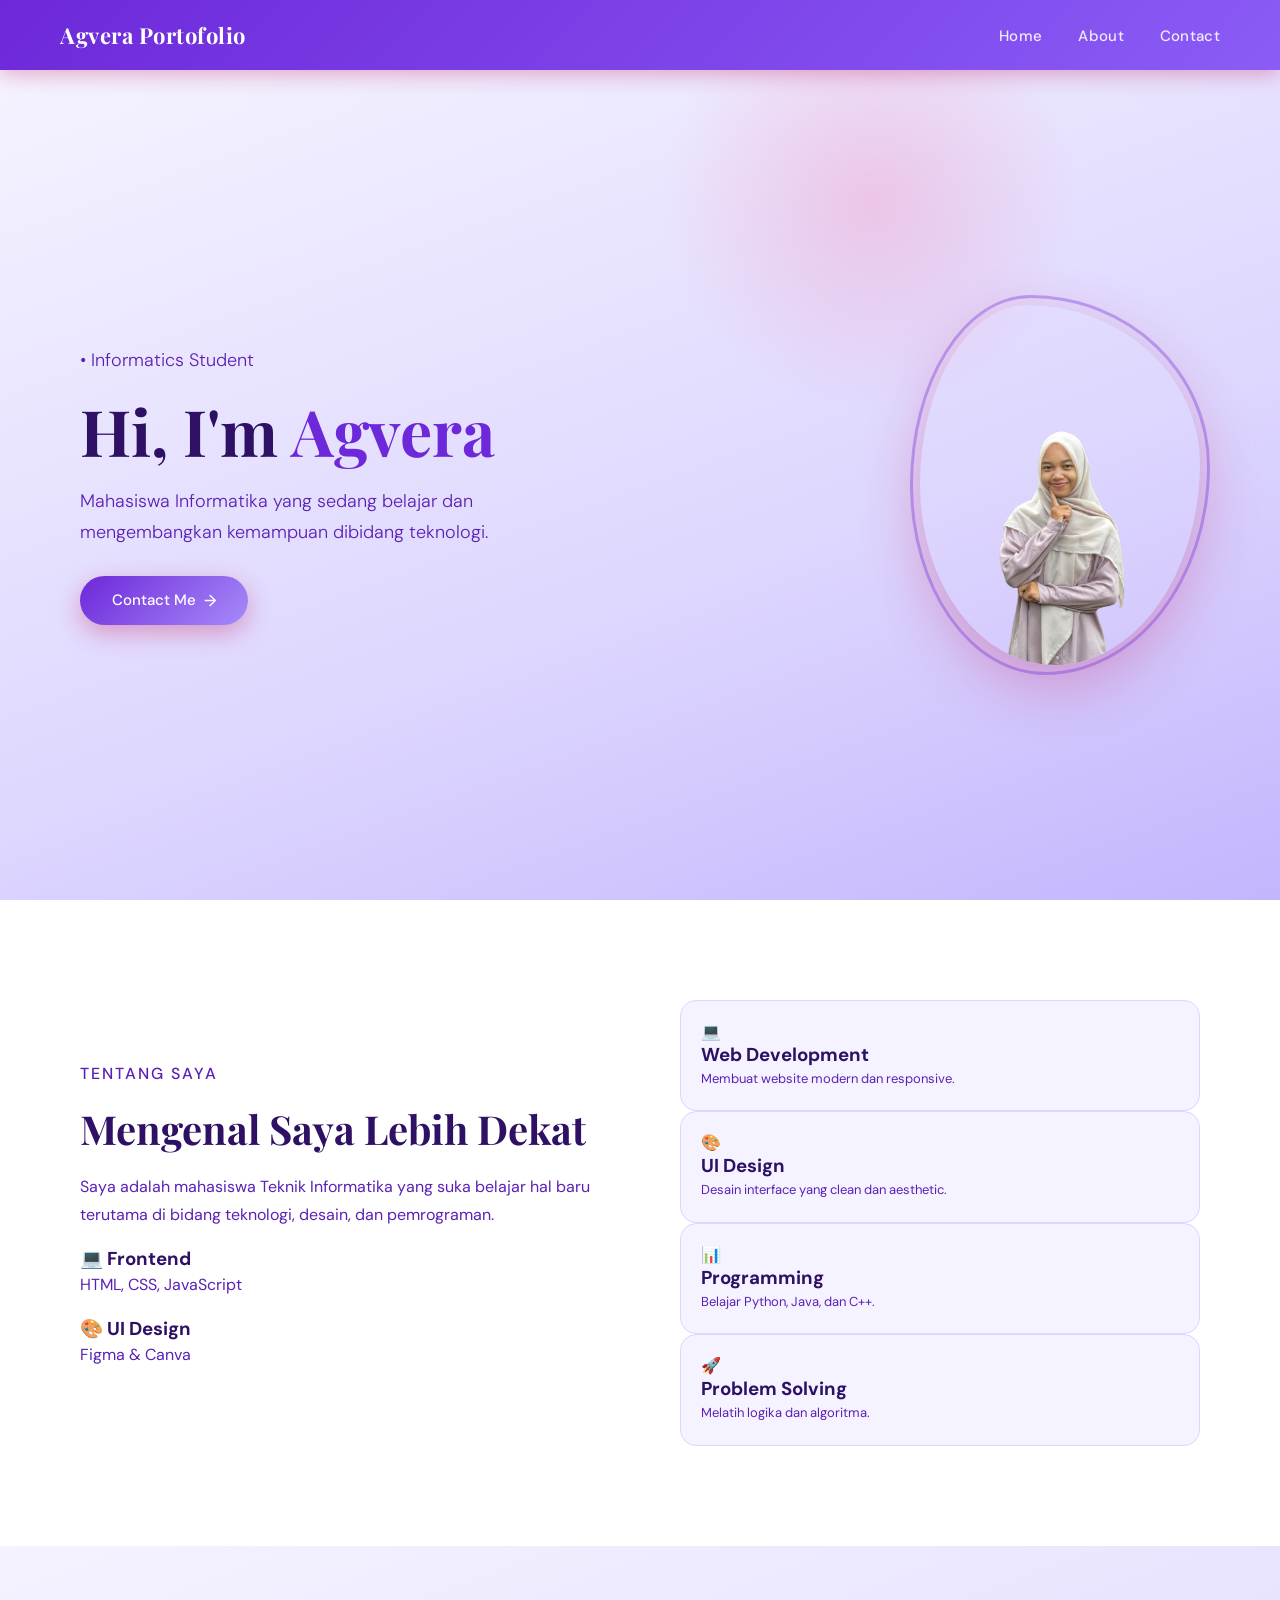
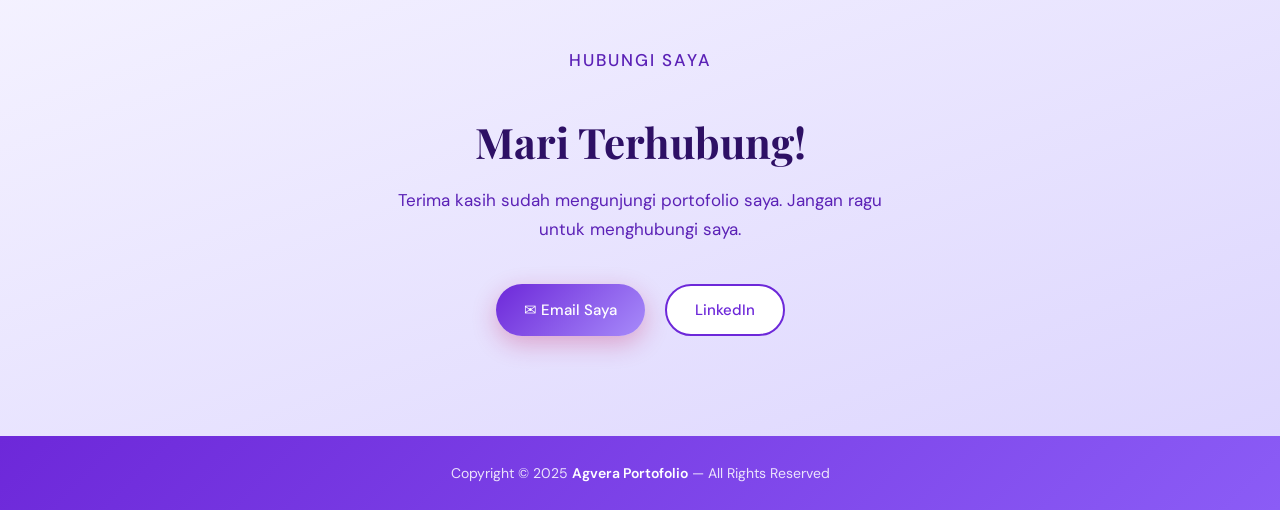
==== index.html @ 328630cb "Rename portofolio.html to index.html" ====
<!DOCTYPE html>
<html lang="en">
<head>
    <meta charset="UTF-8">
    <meta name="viewport" content="width=device-width, initial-scale=1.0">
    <title>Agvera Portofolio</title>
    <link rel="preconnect" href="https://fonts.googleapis.com">
    <link href="https://fonts.googleapis.com/css2?family=Playfair+Display:wght@400;700&family=DM+Sans:wght@300;400;500&display=swap" rel="stylesheet">
    <style>
        *, *::before, *::after {
            margin: 0;
            padding: 0;
            box-sizing: border-box;
        }

        :root {
            --pink-dark: #6d28d9;
            --pink-mid: #8b5cf6;
            --pink-soft: #ddd6fe;
            --pink-light: #f5f3ff;
            --pink-hero: #c4b5fd;
            --white: #fff;
            --text-dark: #2e1065;
            --text-mid: #5b21b6;
            --accent: #a78bfa;
        }

        body {
            font-family: 'DM Sans', sans-serif;
            background-color: var(--white);
            color: var(--text-dark);
            overflow-x: hidden;
        }

        /* ── NAV ── */
        nav {
            display: flex;
            align-items: center;
            justify-content: space-between;
            padding: 0 60px;
            height: 70px;
            background: linear-gradient(135deg, var(--pink-dark) 0%, var(--pink-mid) 100%);
            position: sticky;
            top: 0;
            z-index: 100;
            box-shadow: 0 4px 20px rgba(194, 24, 91, 0.35);
        }

        .navkiri {
            font-family: 'Playfair Display', serif;
            font-size: 22px;
            font-weight: 700;
            color: var(--white);
            letter-spacing: 0.5px;
        }

        .navkanan {
            display: flex;
            gap: 36px;
            list-style: none;
        }

        .navkanan li a {
            color: rgba(255,255,255,0.88);
            text-decoration: none;
            font-size: 15px;
            font-weight: 500;
            letter-spacing: 0.3px;
            position: relative;
            padding-bottom: 4px;
            transition: color 0.2s;
        }

        .navkanan li a::after {
            content: '';
            position: absolute;
            bottom: 0;
            left: 0;
            width: 0;
            height: 2px;
            background: var(--white);
            border-radius: 2px;
            transition: width 0.3s ease;
        }

        .navkanan li a:hover {
            color: var(--white);
        }

        .navkanan li a:hover::after {
            width: 100%;
        }

        /* ── HERO ── */
        .home {
            display: grid;
            grid-template-columns: 1fr auto;
            align-items: center;
            min-height: calc(100vh - 70px);
            background: linear-gradient(160deg, var(--pink-light) 0%, var(--pink-soft) 60%, var(--pink-hero) 100%);
            padding: 60px 80px;
            gap: 60px;
            position: relative;
            overflow: hidden;
        }

        /* decorative blob */
        .home::before {
            content: '';
            position: absolute;
            top: -80px;
            right: 200px;
            width: 420px;
            height: 420px;
            background: radial-gradient(circle, rgba(255,64,129,0.18) 0%, transparent 70%);
            border-radius: 50%;
            pointer-events: none;
        }

        .homekiri {
            display: flex;
            flex-direction: column;
            gap: 20px;
            animation: fadeUp 0.8s ease both;
        }

        .homekiri .badge {
            display: inline-block;
            background: rgba(194, 24, 91, 0.12);
            color: var(--pink-dark);
            font-size: 13px;
            font-weight: 500;
            letter-spacing: 1.2px;
            text-transform: uppercase;
            padding: 6px 16px;
            border-radius: 50px;
            border: 1px solid rgba(194,24,91,0.25);
            width: fit-content;
        }

        .homekiri h1 {
            font-family: 'Playfair Display', serif;
            font-size: clamp(42px, 5vw, 68px);
            font-weight: 700;
            color: var(--text-dark);
            line-height: 1.1;
        }

        .homekiri h1 span {
            color: var(--pink-dark);
        }

        .homekiri p {
            font-size: 18px;
            font-weight: 300;
            color: var(--text-mid);
            line-height: 1.7;
            max-width: 420px;
        }

        .btn {
            display: inline-flex;
            align-items: center;
            gap: 8px;
            background: linear-gradient(135deg, var(--pink-dark), var(--accent));
            color: var(--white);
            text-decoration: none;
            font-size: 15px;
            font-weight: 500;
            padding: 14px 32px;
            border-radius: 50px;
            width: fit-content;
            box-shadow: 0 8px 24px rgba(194,24,91,0.35);
            transition: transform 0.2s, box-shadow 0.2s;
            margin-top: 8px;
        }

        .btn:hover {
            transform: translateY(-3px);
            box-shadow: 0 14px 32px rgba(194,24,91,0.45);
        }

        .btn::after {
            content: '→';
            font-size: 16px;
        }

        /* ── PHOTO ── */
        .homekanan {
            animation: fadeUp 0.9s 0.15s ease both;
        }

        .photo-wrapper {
            position: relative;
            width: 280px;
        }

        .photo-wrapper::before {
            content: '';
            position: absolute;
            inset: -10px;
            border: 3px solid var(--pink-dark);
            border-radius: 40% 60% 55% 45% / 50% 45% 55% 50%;
            opacity: 0.35;
            animation: morphBorder 6s ease-in-out infinite alternate;
        }

        @keyframes morphBorder {
            to { border-radius: 55% 45% 45% 55% / 45% 55% 45% 55%; }
        }

        .photo-wrapper img {
            width: 280px;
            height: 360px;
            object-fit: cover;
            border-radius: 38% 62% 52% 48% / 50% 44% 56% 50%;
            display: block;
            box-shadow: 0 20px 60px rgba(194,24,91,0.3);
            transition: border-radius 0.6s ease;
        }

        .photo-wrapper img:hover {
            border-radius: 50%;
        }

        /* ── ABOUT SECTION ── */
        .about {
            padding: 100px 80px;
            background: var(--white);
            display: grid;
            grid-template-columns: 1fr 1fr;
            gap: 80px;
            align-items: center;
        }

        .section-label {
            font-size: 12px;
            font-weight: 500;
            letter-spacing: 2px;
            text-transform: uppercase;
            color: var(--pink-dark);
            margin-bottom: 12px;
        }

        .about h2 {
            font-family: 'Playfair Display', serif;
            font-size: 40px;
            color: var(--text-dark);
            line-height: 1.2;
            margin-bottom: 20px;
        }

        .about p {
            color: var(--text-mid);
            font-size: 16px;
            line-height: 1.8;
            margin-bottom: 16px;
        }

        .skills-grid {
            display: grid;
            grid-template-columns: 1fr 1fr;
            gap: 16px;
        }

        .skill-card {
            background: var(--pink-light);
            border: 1px solid var(--pink-soft);
            border-radius: 16px;
            padding: 20px;
            transition: transform 0.2s, box-shadow 0.2s;
        }

        .skill-card:hover {
            transform: translateY(-4px);
            box-shadow: 0 12px 30px rgba(194,24,91,0.12);
        }

        .skill-card .icon {
            font-size: 26px;
            margin-bottom: 10px;
        }

        .skill-card h4 {
            font-size: 15px;
            font-weight: 600;
            color: var(--text-dark);
            margin-bottom: 4px;
        }

        .skill-card p {
            font-size: 13px;
            color: var(--text-mid);
            margin: 0;
        }

        /* ── CONTACT SECTION ── */
        .contact {
            padding: 100px 80px;
            background: linear-gradient(160deg, var(--pink-light) 0%, var(--pink-soft) 100%);
            text-align: center;
        }

        .contact h2 {
            font-family: 'Playfair Display', serif;
            font-size: 42px;
            color: var(--text-dark);
            margin-bottom: 16px;
        }

        .contact p {
            color: var(--text-mid);
            font-size: 17px;
            margin-bottom: 40px;
            max-width: 500px;
            margin-left: auto;
            margin-right: auto;
            line-height: 1.7;
        }

        .contact-links {
            display: flex;
            gap: 20px;
            justify-content: center;
            flex-wrap: wrap;
        }

        .contact-link {
            display: inline-flex;
            align-items: center;
            gap: 8px;
            padding: 14px 28px;
            border-radius: 50px;
            font-size: 15px;
            font-weight: 500;
            text-decoration: none;
            transition: transform 0.2s, box-shadow 0.2s;
        }

        .contact-link.primary {
            background: linear-gradient(135deg, var(--pink-dark), var(--accent));
            color: var(--white);
            box-shadow: 0 8px 24px rgba(194,24,91,0.3);
        }

        .contact-link.secondary {
            background: var(--white);
            color: var(--pink-dark);
            border: 2px solid var(--pink-dark);
        }

        .contact-link:hover {
            transform: translateY(-3px);
            box-shadow: 0 14px 32px rgba(194,24,91,0.25);
        }

        /* ── FOOTER ── */
        footer {
            background: linear-gradient(135deg, var(--pink-dark), var(--pink-mid));
            color: rgba(255,255,255,0.85);
            text-align: center;
            padding: 28px 40px;
            font-size: 14px;
        }

        footer span {
            color: var(--white);
            font-weight: 600;
        }

        /* ── ANIMATIONS ── */
        @keyframes fadeUp {
            from { opacity: 0; transform: translateY(30px); }
            to   { opacity: 1; transform: translateY(0); }
        }

        /* ── RESPONSIVE ── */
        @media (max-width: 768px) {
            nav { padding: 0 24px; }

            .home {
                grid-template-columns: 1fr;
                padding: 50px 28px;
                text-align: center;
            }

            .homekiri { align-items: center; }
            .homekiri p { max-width: 100%; }

            .photo-wrapper { margin: 0 auto; }

            .about {
                grid-template-columns: 1fr;
                padding: 60px 28px;
                gap: 40px;
            }

            .contact { padding: 60px 28px; }
        }
    </style>
</head>
<body>

    <!-- NAV -->
    <nav>
        <div class="navkiri">Agvera Portofolio</div>
        <ul class="navkanan">
            <li><a href="#home">Home</a></li>
            <li><a href="#about">About</a></li>
            <li><a href="#contact">Contact</a></li>
        </ul>
    </nav>

    <!-- HERO -->
    <section class="home" id="home">
        <div class="homekiri">
            <p class="mini-text">• Informatics Student</p>
            <h1>Hi, I'm <span>Agvera</span></h1>
            <p>Mahasiswa Informatika yang sedang belajar dan mengembangkan kemampuan dibidang teknologi.</p>
            <a href="#contact" class="btn">Contact Me</a>
        </div>
        <div class="homekanan">
            <div class="photo-wrapper">
                <img src="fotoagvera.png" class="Foto Saya">
            </div>
        </div>
    </section>

    <!-- ABOUT -->
    <section class="about" id="about">

    <div class="about-left">
        <p class="section-label">Tentang Saya</p>

        <h2>Mengenal Saya Lebih Dekat</h2>

        <p class="about-desc">
            Saya adalah mahasiswa Teknik Informatika yang suka belajar
            hal baru terutama di bidang teknologi, desain, dan pemrograman.
        </p>

        <div class="mini-info">
            <div class="info-box">
                <h3>💻 Frontend</h3>
                <p>HTML, CSS, JavaScript</p>
            </div>

            <div class="info-box">
                <h3>🎨 UI Design</h3>
                <p>Figma & Canva</p>
            </div>
        </div>
    </div>

    <div class="about-right">

        <div class="skill-card">
            <span>💻</span>
            <h3>Web Development</h3>
            <p>Membuat website modern dan responsive.</p>
        </div>

        <div class="skill-card">
            <span>🎨</span>
            <h3>UI Design</h3>
            <p>Desain interface yang clean dan aesthetic.</p>
        </div>

        <div class="skill-card">
            <span>📊</span>
            <h3>Programming</h3>
            <p>Belajar Python, Java, dan C++.</p>
        </div>

        <div class="skill-card">
            <span>🚀</span>
            <h3>Problem Solving</h3>
            <p>Melatih logika dan algoritma.</p>
        </div>

    </div>

</section>

    <!-- CONTACT -->
    <section class="contact" id="contact">
        <p class="section-label">Hubungi Saya</p>
        <h2>Mari Terhubung!</h2>
        <p>Terima kasih sudah mengunjungi portofolio saya. Jangan ragu untuk menghubungi saya.</p>
        <div class="contact-links">
            <a href="mailto:naila@email.com" class="contact-link primary">✉ Email Saya</a>
            <a href="#" class="contact-link secondary">LinkedIn</a>
        </div>
    </section>

    <!-- FOOTER -->
    <footer>
        <p>Copyright &copy; 2025 <span>Agvera Portofolio</span> — All Rights Reserved</p>
    </footer>

</body>
</html>
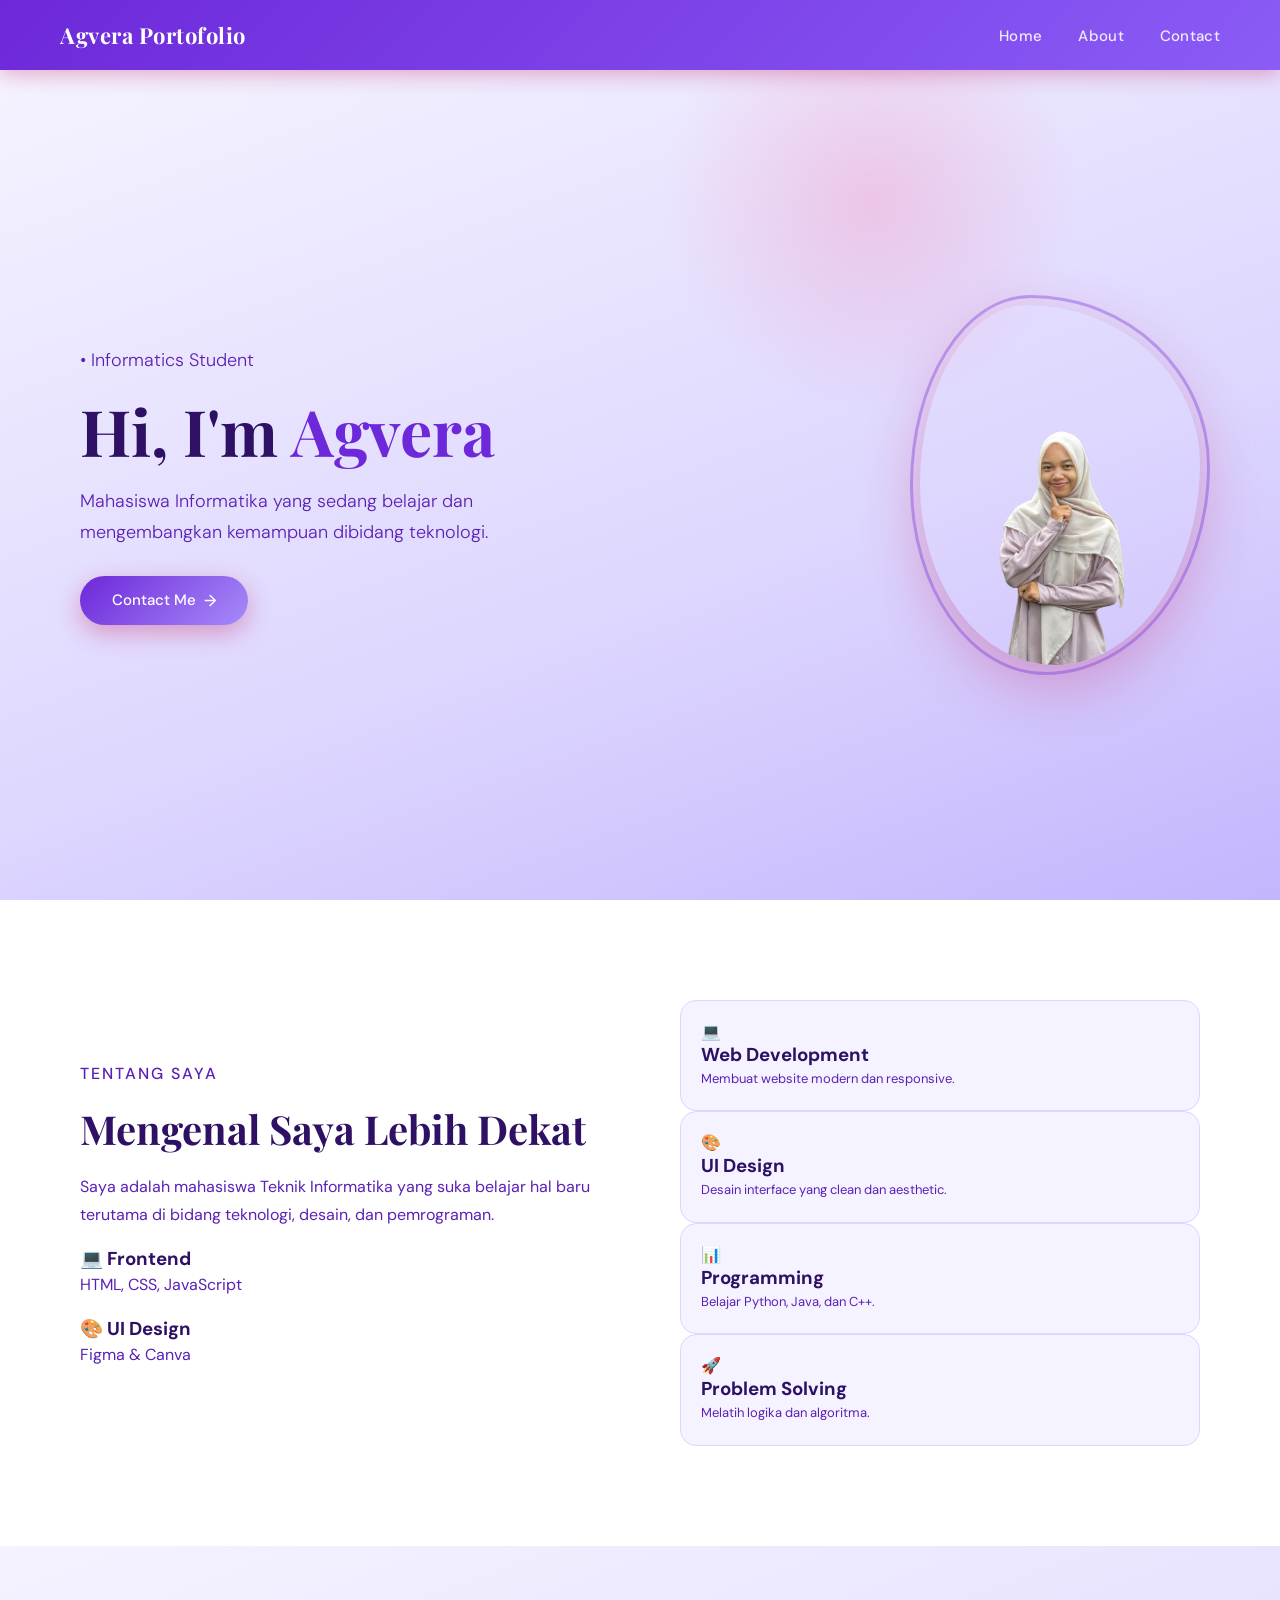
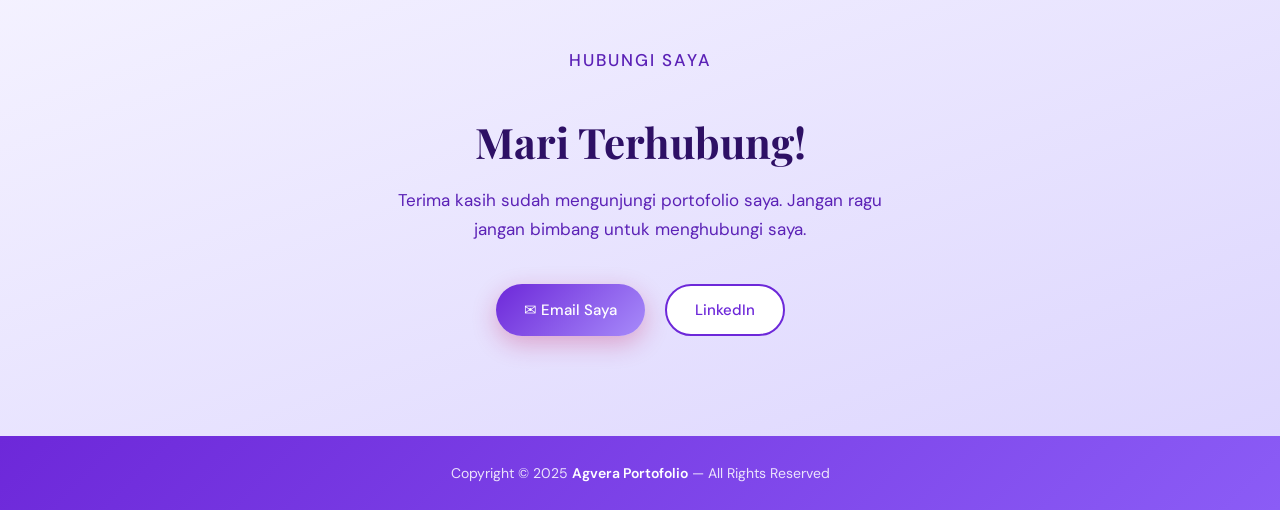
==== commit e878b5bb: "Update index.html" ====
--- a/index.html
+++ b/index.html
@@ -487,7 +487,7 @@
     <section class="contact" id="contact">
         <p class="section-label">Hubungi Saya</p>
         <h2>Mari Terhubung!</h2>
-        <p>Terima kasih sudah mengunjungi portofolio saya. Jangan ragu untuk menghubungi saya.</p>
+        <p>Terima kasih sudah mengunjungi portofolio saya. Jangan ragu jangan bimbang untuk menghubungi saya.</p>
         <div class="contact-links">
             <a href="mailto:naila@email.com" class="contact-link primary">✉ Email Saya</a>
             <a href="#" class="contact-link secondary">LinkedIn</a>
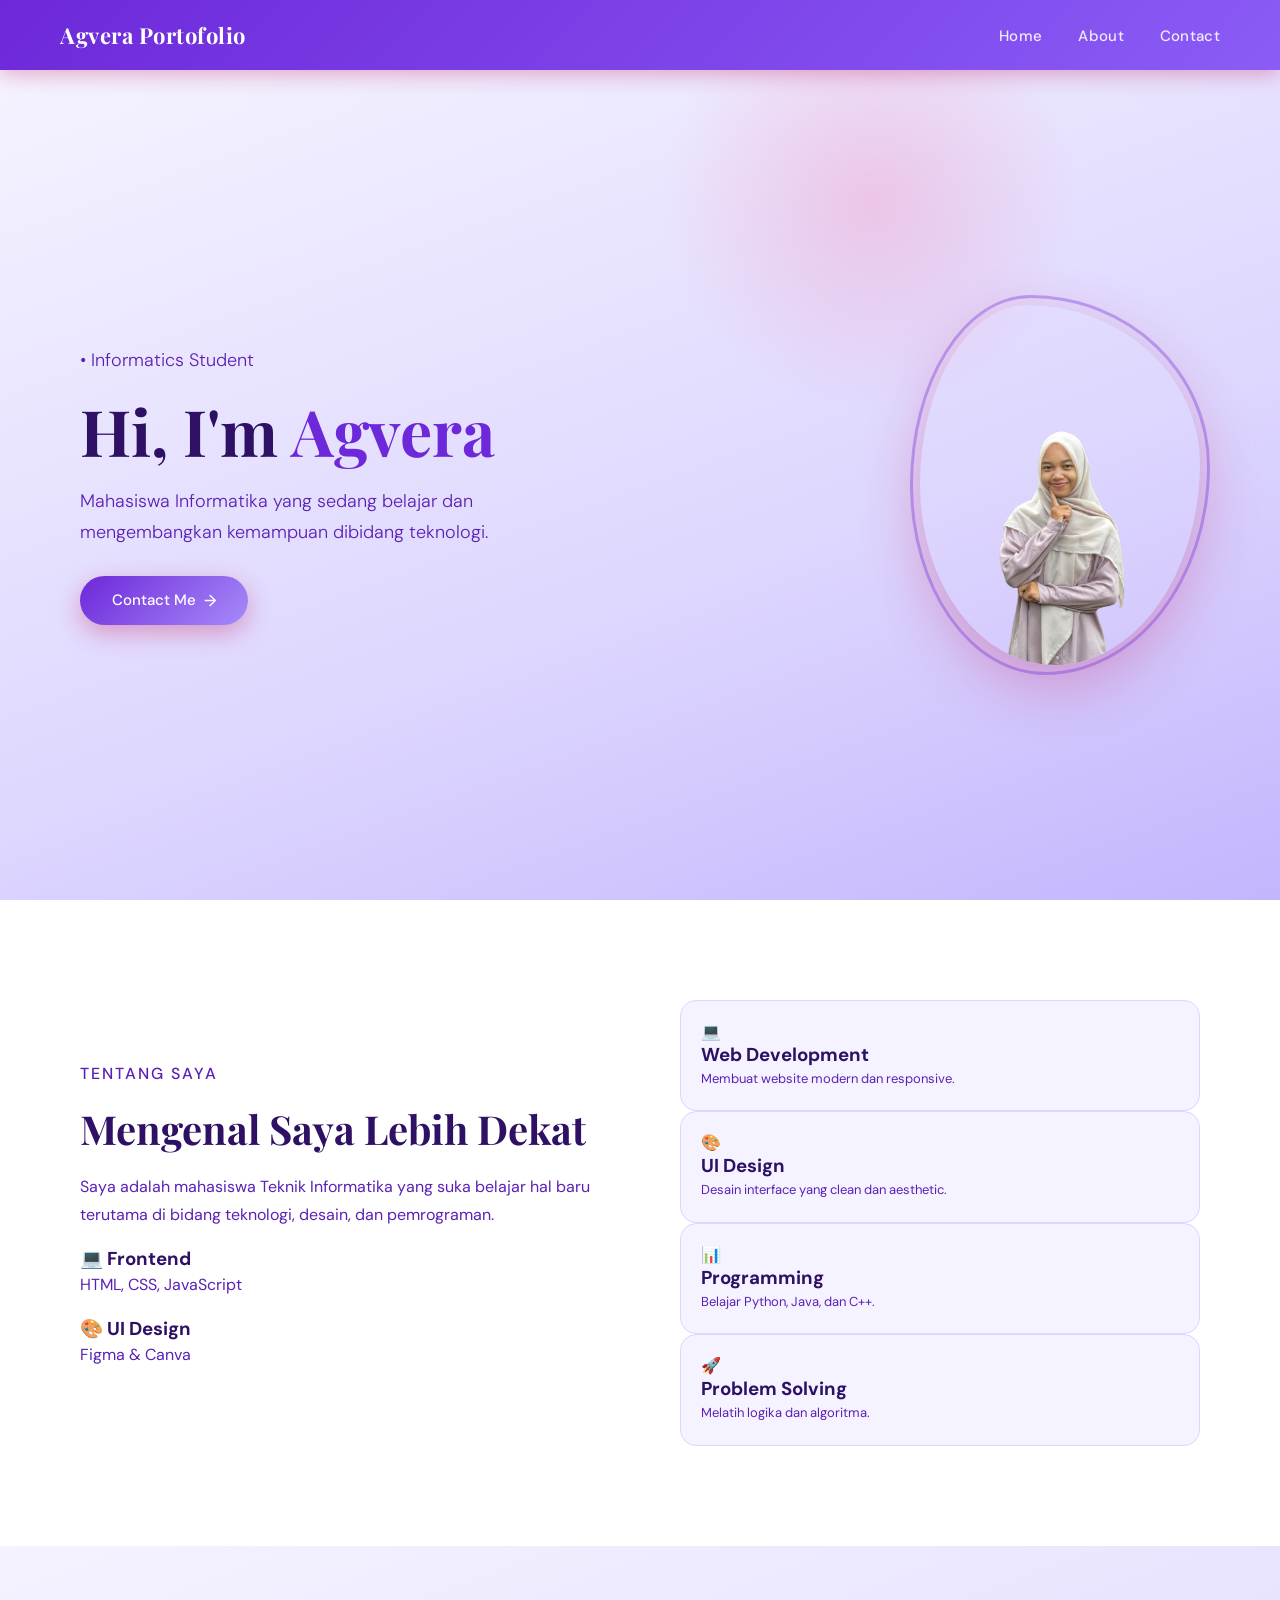
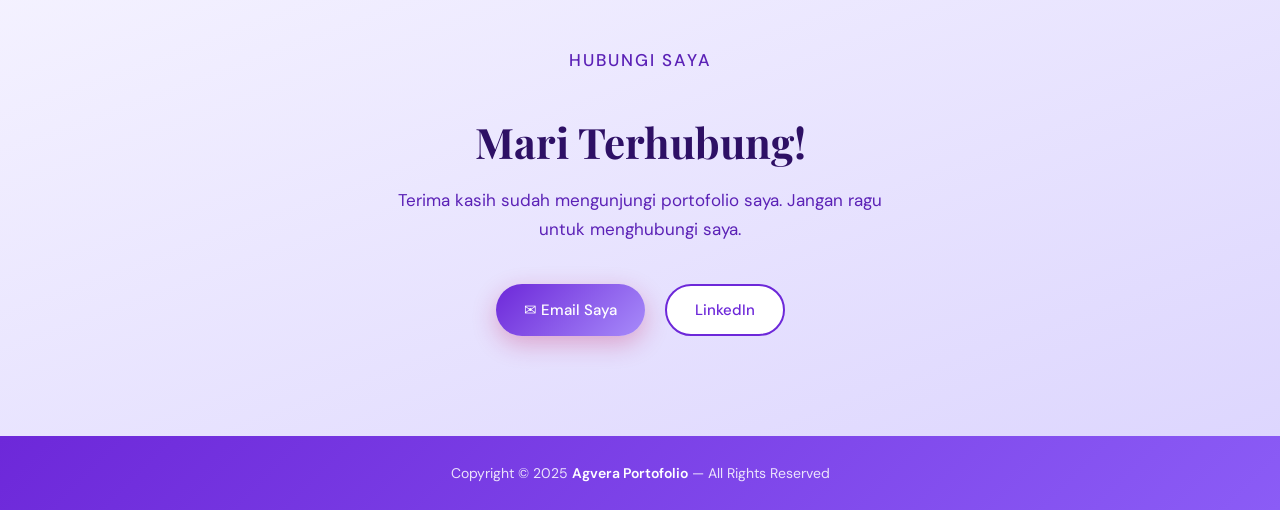
==== commit 707a6829: "Update index.html" ====
--- a/index.html
+++ b/index.html
@@ -487,9 +487,9 @@
     <section class="contact" id="contact">
         <p class="section-label">Hubungi Saya</p>
         <h2>Mari Terhubung!</h2>
-        <p>Terima kasih sudah mengunjungi portofolio saya. Jangan ragu jangan bimbang untuk menghubungi saya.</p>
+        <p>Terima kasih sudah mengunjungi portofolio saya. Jangan ragu untuk menghubungi saya.</p>
         <div class="contact-links">
-            <a href="mailto:naila@email.com" class="contact-link primary">✉ Email Saya</a>
+            <a href="mailto:agvera@email.com" class="contact-link primary">✉ Email Saya</a>
             <a href="#" class="contact-link secondary">LinkedIn</a>
         </div>
     </section>
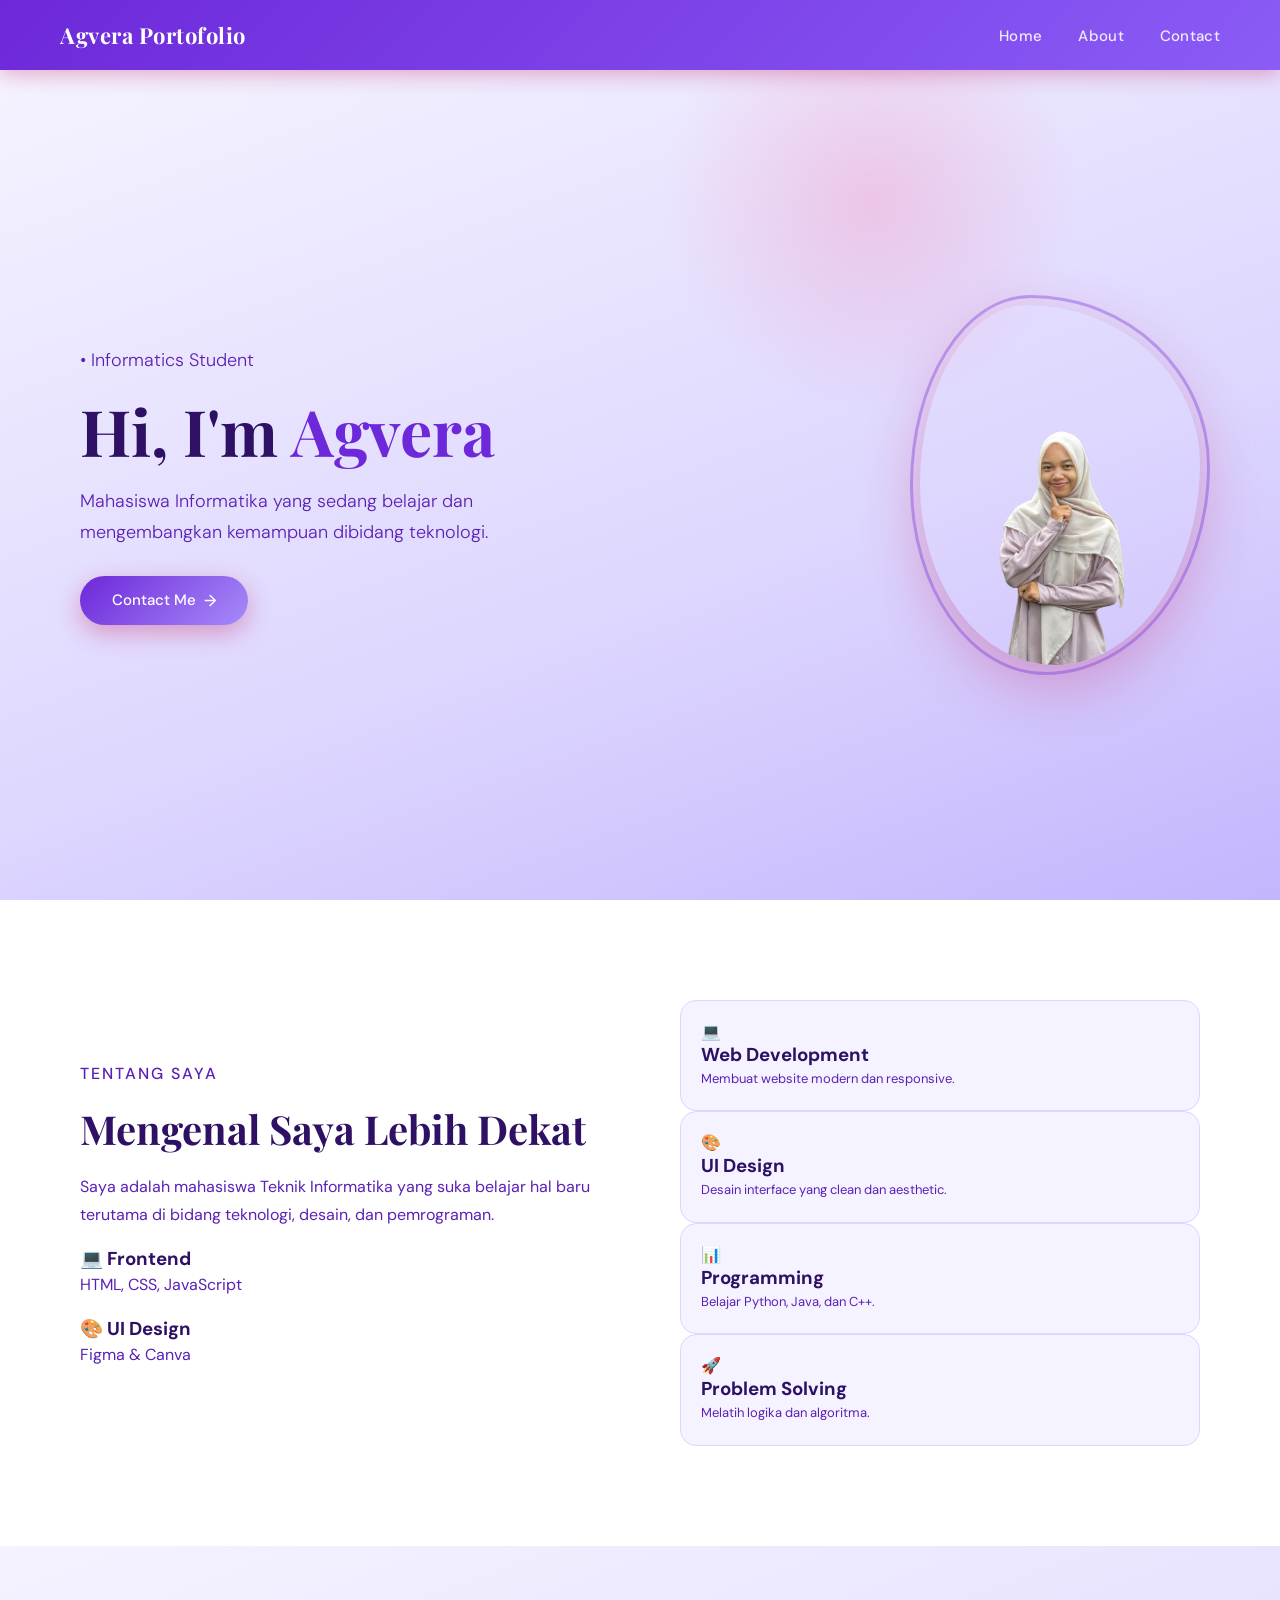
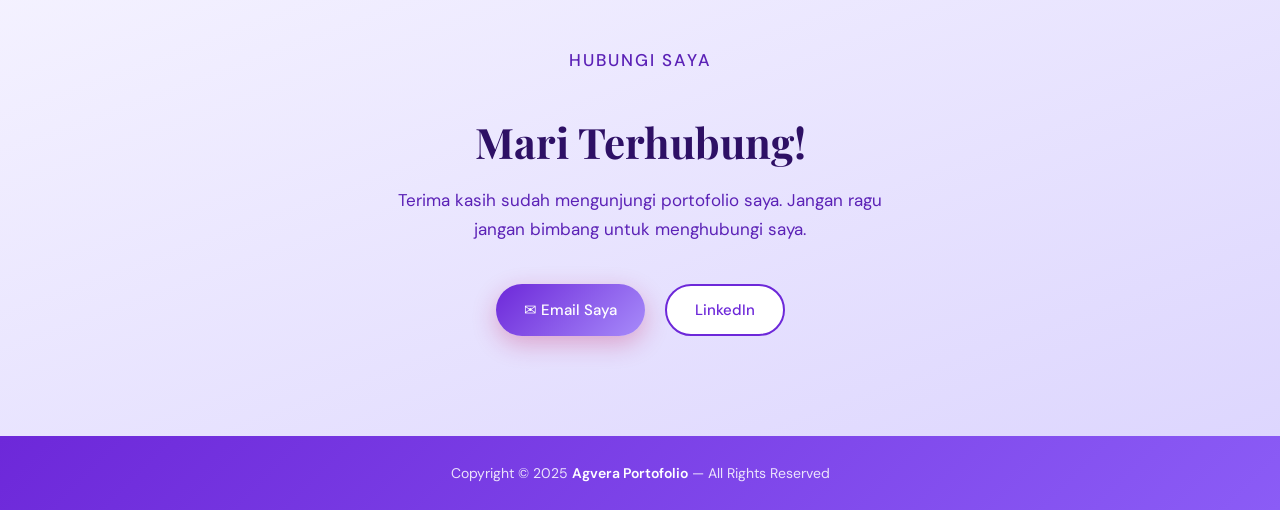
==== commit 14da8721: "Rename portofolio.html to index.html" ====
--- a/index.html
+++ b/index.html
@@ -487,9 +487,9 @@
     <section class="contact" id="contact">
         <p class="section-label">Hubungi Saya</p>
         <h2>Mari Terhubung!</h2>
-        <p>Terima kasih sudah mengunjungi portofolio saya. Jangan ragu untuk menghubungi saya.</p>
+        <p>Terima kasih sudah mengunjungi portofolio saya. Jangan ragu jangan bimbang untuk menghubungi saya.</p>
         <div class="contact-links">
-            <a href="mailto:agvera@email.com" class="contact-link primary">✉ Email Saya</a>
+            <a href="mailto:naila@email.com" class="contact-link primary">✉ Email Saya</a>
             <a href="#" class="contact-link secondary">LinkedIn</a>
         </div>
     </section>
